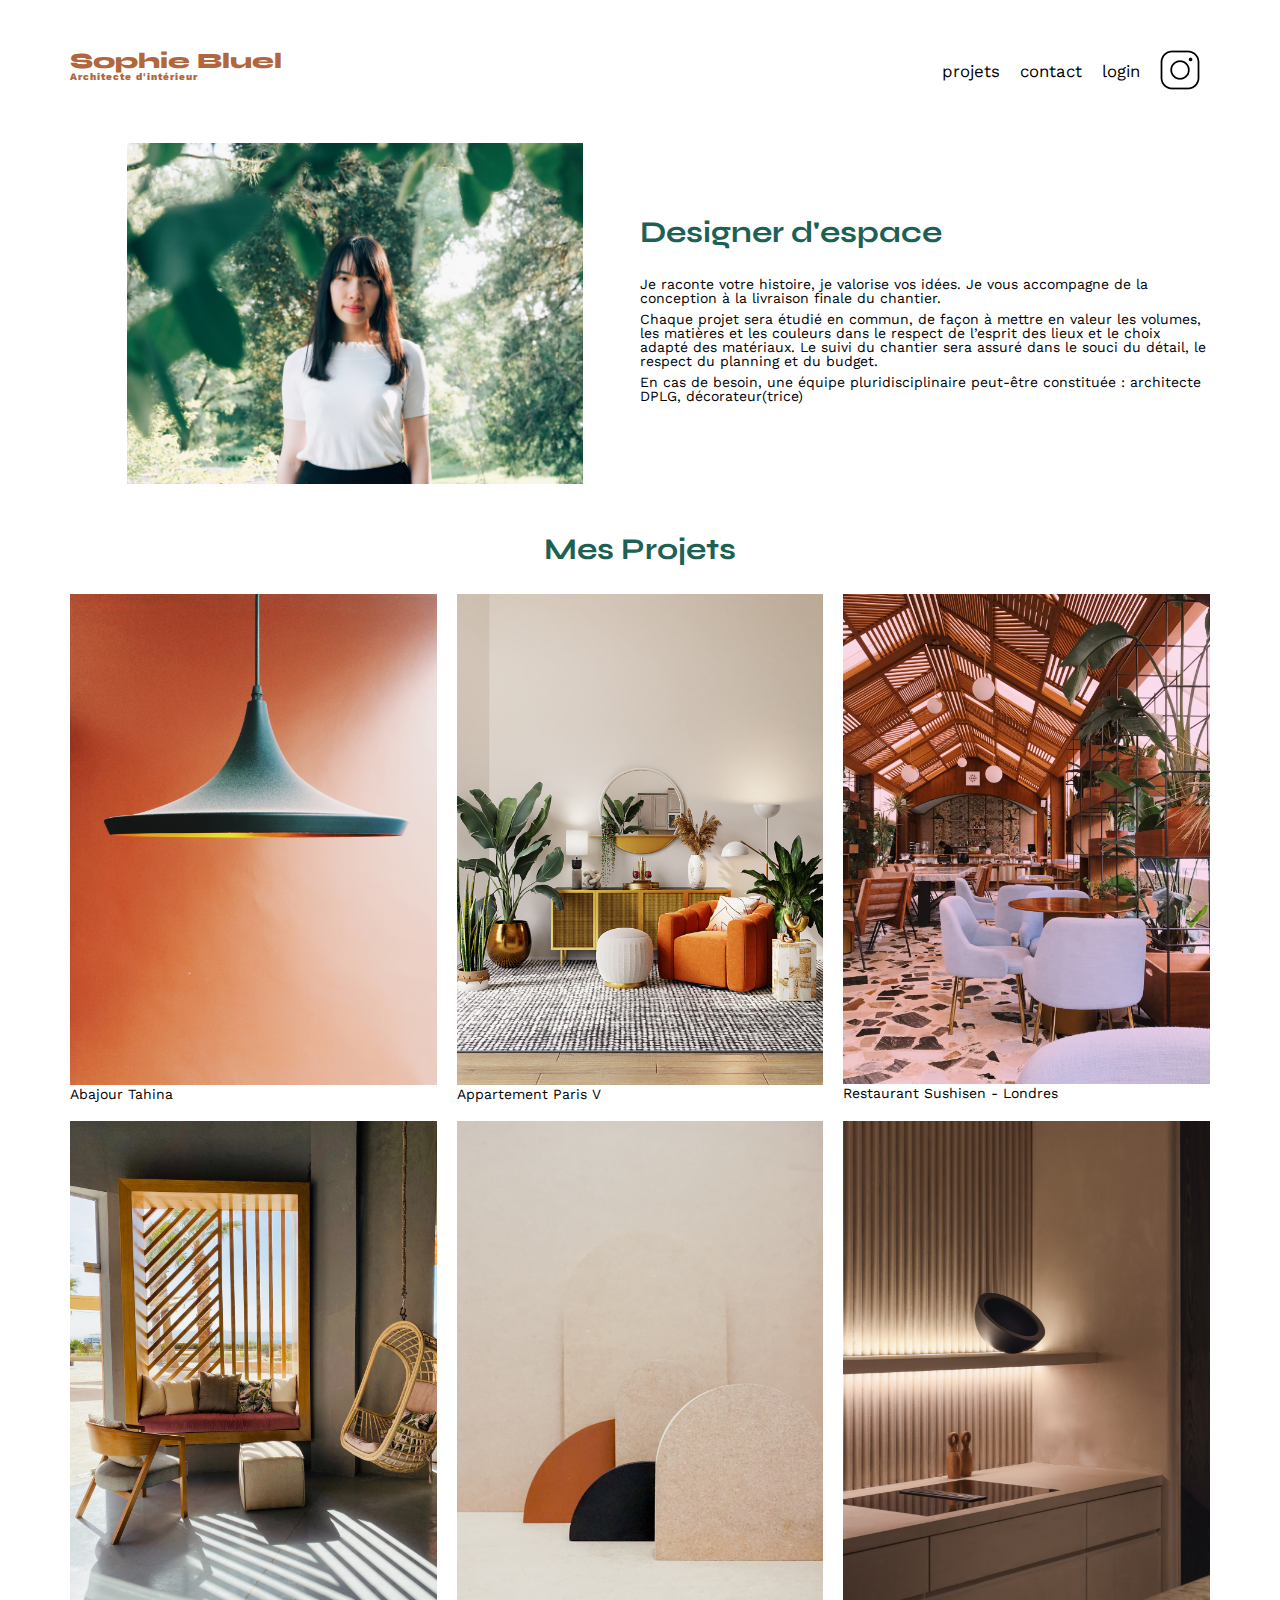
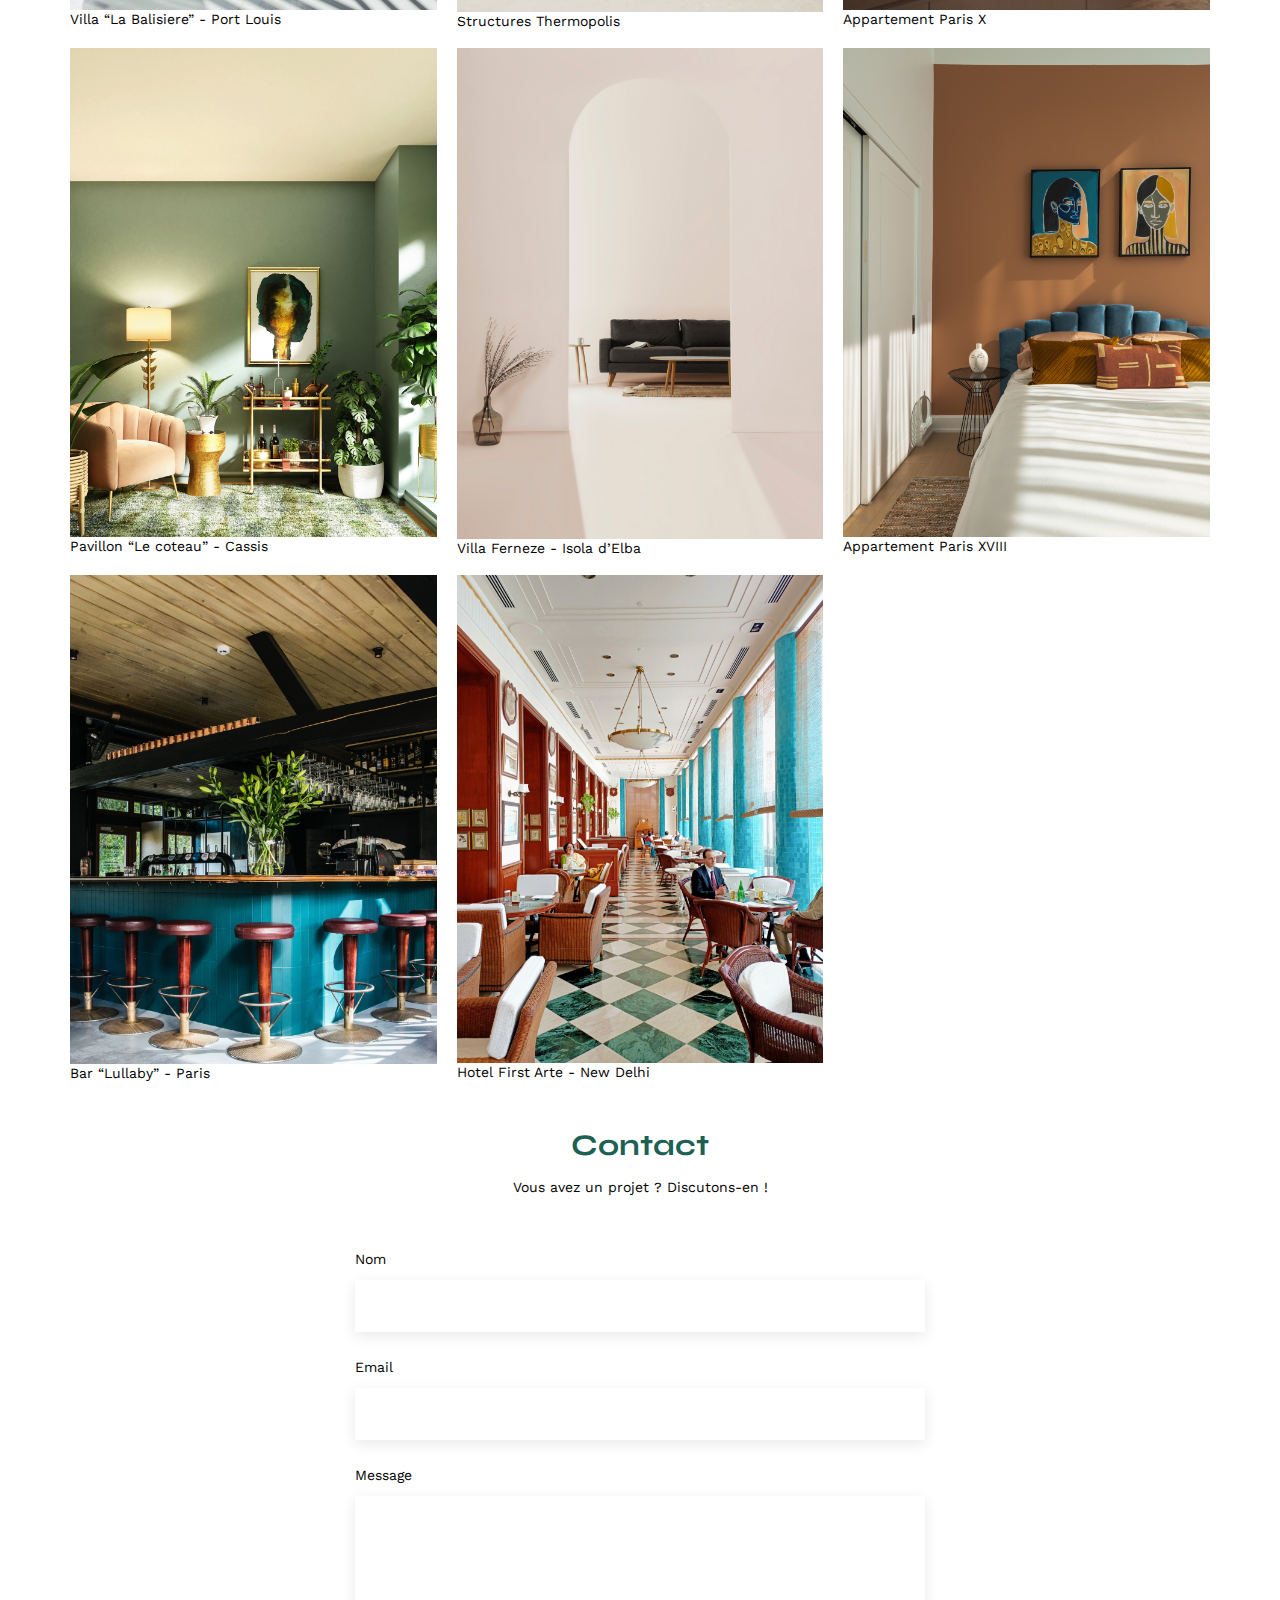
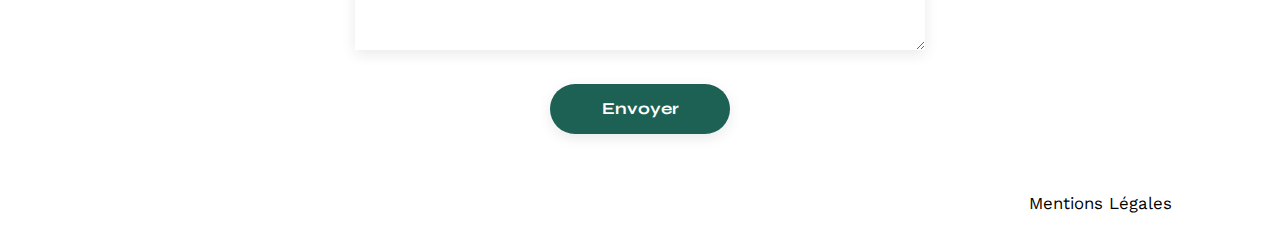
==== FrontEnd/index.html @ c1a4ad56 "initialisation du p3" ====
<!DOCTYPE html>
<html lang="fr">
<head>
	<meta charset="UTF-8">
	<title>Sophie Bluel - Architecte d'intérieur</title>
	<meta name="viewport" content="width=device-width, initial-scale=1.0">
	<link rel="preconnect" href="https://fonts.googleapis.com">
	<link rel="preconnect" href="https://fonts.gstatic.com" crossorigin>
	<link href="https://fonts.googleapis.com/css2?family=Syne:wght@700;800&family=Work+Sans&display=swap" rel="stylesheet">
	<meta name="description" content="">
	<link rel="stylesheet" href="./assets/style.css">
</head>
<body>
<header>
	<h1>Sophie Bluel <span>Architecte d'intérieur</span></h1>
	<nav>
		<ul>
			<li>projets</li>
			<li>contact</li>
			<li>login</li>
			<li><img src="./assets/icons/instagram.png" alt="Instagram"></li>
		</ul>
	</nav>
</header>
<main>
	<section id="introduction">
		<figure>
			<img src="./assets/images/sophie-bluel.png" alt="">
		</figure>
		<article>
			<h2>Designer d'espace</h2>
			<p>Je raconte votre histoire, je valorise vos idées. Je vous accompagne de la conception à la livraison finale du chantier.</p>
			<p>Chaque projet sera étudié en commun, de façon à mettre en valeur les volumes, les matières et les couleurs dans le respect de l’esprit des lieux et le choix adapté des matériaux. Le suivi du chantier sera assuré dans le souci du détail, le respect du planning et du budget.</p>
			<p>En cas de besoin, une équipe pluridisciplinaire peut-être constituée : architecte DPLG, décorateur(trice)</p>
		</article>
	</section>
	<section id="portfolio">
		<h2>Mes Projets</h2>
		<div class="gallery">
			<figure>
				<img src="assets/images/abajour-tahina.png" alt="Abajour Tahina">
				<figcaption>Abajour Tahina</figcaption>
			</figure>
			<figure>
				<img src="assets/images/appartement-paris-v.png" alt="Appartement Paris V">
				<figcaption>Appartement Paris V</figcaption>
			</figure>
			<figure>
				<img src="assets/images/restaurant-sushisen-londres.png" alt="Restaurant Sushisen - Londres">
				<figcaption>Restaurant Sushisen - Londres</figcaption>
			</figure>
			<figure>
				<img src="assets/images/la-balisiere.png" alt="Villa “La Balisiere” - Port Louis">
				<figcaption>Villa “La Balisiere” - Port Louis</figcaption>
			</figure>
			<figure>
				<img src="assets/images/structures-thermopolis.png" alt="Structures Thermopolis">
				<figcaption>Structures Thermopolis</figcaption>
			</figure>
			<figure>
				<img src="assets/images/appartement-paris-x.png" alt="Appartement Paris X">
				<figcaption>Appartement Paris X</figcaption>
			</figure>
			<figure>
				<img src="assets/images/le-coteau-cassis.png" alt="Pavillon “Le coteau” - Cassis">
				<figcaption>Pavillon “Le coteau” - Cassis</figcaption>
			</figure>
			<figure>
				<img src="assets/images/villa-ferneze.png" alt="Villa Ferneze - Isola d’Elba">
				<figcaption>Villa Ferneze - Isola d’Elba</figcaption>
			</figure>
			<figure>
				<img src="assets/images/appartement-paris-xviii.png" alt="Appartement Paris XVIII">
				<figcaption>Appartement Paris XVIII</figcaption>
			</figure>
			<figure>
				<img src="assets/images/bar-lullaby-paris.png" alt="Bar “Lullaby” - Paris">
				<figcaption>Bar “Lullaby” - Paris</figcaption>
			</figure>
			<figure>
				<img src="assets/images/hotel-first-arte-new-delhi.png" alt="Hotel First Arte - New Delhi">
				<figcaption>Hotel First Arte - New Delhi</figcaption>
			</figure>
		</div>
	</section>
	<section id="contact">
		<h2>Contact</h2>
		<p>Vous avez un projet ? Discutons-en !</p>
		<form action="#" method="post">
			<label for="name">Nom</label>
			<input type="text" name="name" id="name">
			<label for="email">Email</label>
			<input type="email" name="email" id="email">
			<label for="message">Message</label>
			<textarea name="message" id="message" cols="30" rows="10"></textarea>
			<input type="submit" value="Envoyer">
		</form>
	</section>
</main>

<footer>
	<nav>
		<ul>
			<li>Mentions Légales</li>
		</ul>
	</nav>
</footer>
</body>
</html>
---- FrontEnd/assets/style.css ----
/* http://meyerweb.com/eric/tools/css/reset/
   v2.0 | 20110126
   License: none (public domain)
*/

html, body, div, span, applet, object, iframe,
h1, h2, h3, h4, h5, h6, p, blockquote, pre,
a, abbr, acronym, address, big, cite, code,
del, dfn, em, img, ins, kbd, q, s, samp,
small, strike, strong, sub, sup, tt, var,
b, u, i, center,
dl, dt, dd, ol, ul, li,
fieldset, form, label, legend,
table, caption, tbody, tfoot, thead, tr, th, td,
article, aside, canvas, details, embed,
figure, figcaption, footer, header, hgroup,
menu, nav, output, ruby, section, summary,
time, mark, audio, video {
	margin: 0;
	padding: 0;
	border: 0;
	font-size: 100%;
	font: inherit;
	vertical-align: baseline;
}
/* HTML5 display-role reset for older browsers */
article, aside, details, figcaption, figure,
footer, header, hgroup, menu, nav, section {
	display: block;
}
body {
	line-height: 1;
}
ol, ul {
	list-style: none;
}
blockquote, q {
	quotes: none;
}
blockquote:before, blockquote:after,
q:before, q:after {
	content: '';
	content: none;
}
table {
	border-collapse: collapse;
	border-spacing: 0;
}
/** end reset css**/
body {
	max-width: 1140px;
	margin:auto;
	font-family: 'Work Sans' ;
	font-size: 14px;
}
header {
	display: flex;
	justify-content: space-between;
	margin: 50px 0
}
section {
	margin: 50px 0
}

h1{
	display: flex;
	flex-direction: column;
	font-family: 'Syne';
	font-size: 22px;
	font-weight: 800;
	color: #B1663C
}

h1 > span {
	font-family: 'Work Sans';
	font-size:10px;
	letter-spacing: 0.1em;
;
}

h2{
	font-family: 'Syne';
	font-weight: 700;
	font-size: 30px;
	color: #1D6154
}
nav ul {
	display: flex;
	align-items: center;
	list-style-type: none;

}
nav li {
	padding: 0 10px;
	font-size: 1.2em;
}

li:hover {
	color: #B1663C;
}
#introduction {
	display: flex;
	align-items: center;
}
#introduction figure {
	flex: 1
}
#introduction img {
	display: block;
	margin: auto;
	width: 80%;
}

#introduction article {
	flex: 1
}
#introduction h2 {
	margin-bottom: 1em;
}

#introduction p {
	margin-bottom: 0.5em;
}
#portfolio h2 {
	text-align: center;
	margin-bottom: 1em;
}
.gallery {
	width: 100%;
	display: grid;
	grid-template-columns: 1fr 1fr 1fr;
	grid-column-gap: 20px;
	grid-row-gap: 20px;
}

.gallery img {
	width: 100%;

}
#contact {
	width: 50%;
margin: auto;
}
#contact > * {
	text-align: center;

}
#contact h2{
	margin-bottom: 20px;
}
#contact form {
	text-align: left;
	margin-top:30px;
	display: flex;
	flex-direction: column;
}

#contact input {
	height: 50px;
	font-size: 1.2em;
	border: none;
	box-shadow: 0px 4px 14px rgba(0, 0, 0, 0.09);
}
#contact label {
	margin: 2em 0 1em 0;
}
#contact textarea {
	border: none;
	box-shadow: 0px 4px 14px rgba(0, 0, 0, 0.09);
}

input[type="submit"]{
	font-family: 'Syne';
	font-weight: 700;
	color: white;
	background-color: #1D6154;
	margin : 2em auto ;
	width: 180px;
	text-align: center;
	border-radius: 60px ;
}

footer nav ul {
	display: flex;
	justify-content: flex-end;
	margin: 2em
}
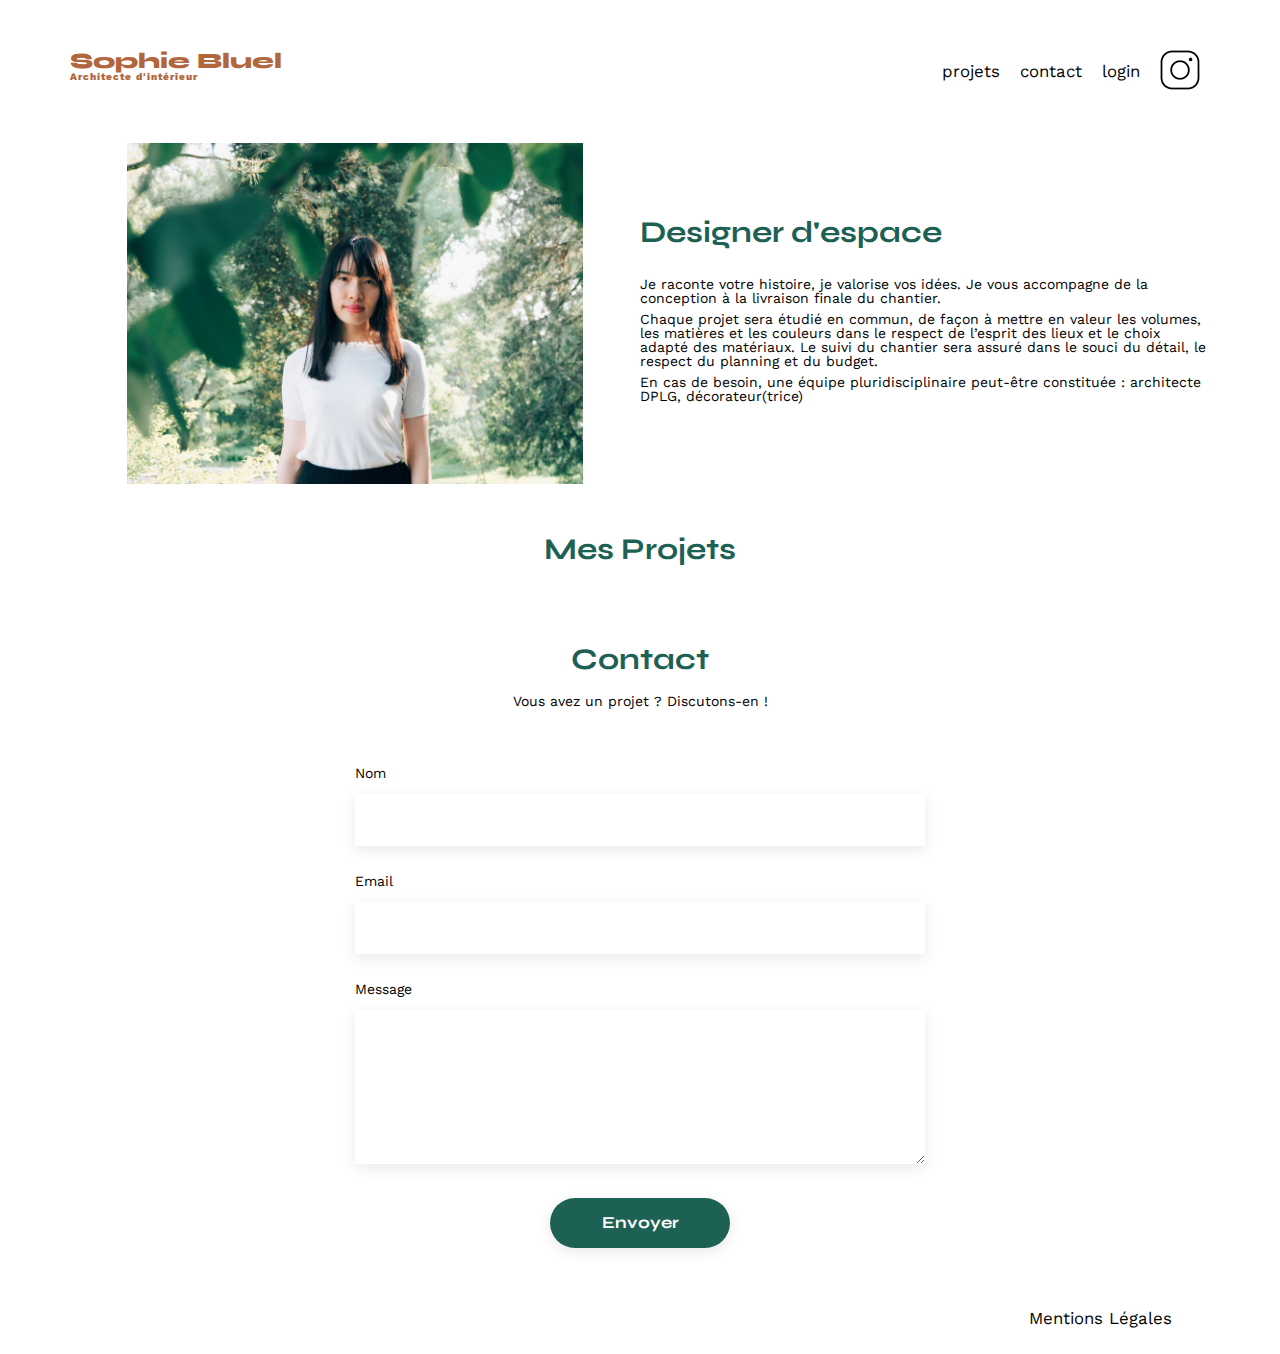
==== commit 4557e48e: "Projets et filtres mis en place" ====
--- a/FrontEnd/index.html
+++ b/FrontEnd/index.html
@@ -1,109 +1,80 @@
 <!DOCTYPE html>
 <html lang="fr">
+
 <head>
 	<meta charset="UTF-8">
 	<title>Sophie Bluel - Architecte d'intérieur</title>
 	<meta name="viewport" content="width=device-width, initial-scale=1.0">
 	<link rel="preconnect" href="https://fonts.googleapis.com">
 	<link rel="preconnect" href="https://fonts.gstatic.com" crossorigin>
-	<link href="https://fonts.googleapis.com/css2?family=Syne:wght@700;800&family=Work+Sans&display=swap" rel="stylesheet">
+	<link href="https://fonts.googleapis.com/css2?family=Syne:wght@700;800&family=Work+Sans&display=swap"
+		rel="stylesheet">
 	<meta name="description" content="">
 	<link rel="stylesheet" href="./assets/style.css">
+
+	<script src="javascript/index.js" defer></script>
+	<script src="javascript/filter.js" defer></script>
 </head>
+
 <body>
-<header>
-	<h1>Sophie Bluel <span>Architecte d'intérieur</span></h1>
-	<nav>
-		<ul>
-			<li>projets</li>
-			<li>contact</li>
-			<li>login</li>
-			<li><img src="./assets/icons/instagram.png" alt="Instagram"></li>
-		</ul>
-	</nav>
-</header>
-<main>
-	<section id="introduction">
-		<figure>
-			<img src="./assets/images/sophie-bluel.png" alt="">
-		</figure>
-		<article>
-			<h2>Designer d'espace</h2>
-			<p>Je raconte votre histoire, je valorise vos idées. Je vous accompagne de la conception à la livraison finale du chantier.</p>
-			<p>Chaque projet sera étudié en commun, de façon à mettre en valeur les volumes, les matières et les couleurs dans le respect de l’esprit des lieux et le choix adapté des matériaux. Le suivi du chantier sera assuré dans le souci du détail, le respect du planning et du budget.</p>
-			<p>En cas de besoin, une équipe pluridisciplinaire peut-être constituée : architecte DPLG, décorateur(trice)</p>
-		</article>
-	</section>
-	<section id="portfolio">
-		<h2>Mes Projets</h2>
-		<div class="gallery">
+	<header>
+		<h1>Sophie Bluel <span>Architecte d'intérieur</span></h1>
+		<nav>
+			<ul>
+				<li>projets</li>
+				<li>contact</li>
+				<li><a href="login.html">login</a></li>
+				<li><img src="./assets/icons/instagram.png" alt="Instagram"></li>
+			</ul>
+		</nav>
+	</header>
+	<main>
+		<section id="introduction">
 			<figure>
-				<img src="assets/images/abajour-tahina.png" alt="Abajour Tahina">
-				<figcaption>Abajour Tahina</figcaption>
+				<img src="./assets/images/sophie-bluel.png" alt="">
 			</figure>
-			<figure>
-				<img src="assets/images/appartement-paris-v.png" alt="Appartement Paris V">
-				<figcaption>Appartement Paris V</figcaption>
-			</figure>
-			<figure>
-				<img src="assets/images/restaurant-sushisen-londres.png" alt="Restaurant Sushisen - Londres">
-				<figcaption>Restaurant Sushisen - Londres</figcaption>
-			</figure>
-			<figure>
-				<img src="assets/images/la-balisiere.png" alt="Villa “La Balisiere” - Port Louis">
-				<figcaption>Villa “La Balisiere” - Port Louis</figcaption>
-			</figure>
-			<figure>
-				<img src="assets/images/structures-thermopolis.png" alt="Structures Thermopolis">
-				<figcaption>Structures Thermopolis</figcaption>
-			</figure>
-			<figure>
-				<img src="assets/images/appartement-paris-x.png" alt="Appartement Paris X">
-				<figcaption>Appartement Paris X</figcaption>
-			</figure>
-			<figure>
-				<img src="assets/images/le-coteau-cassis.png" alt="Pavillon “Le coteau” - Cassis">
-				<figcaption>Pavillon “Le coteau” - Cassis</figcaption>
-			</figure>
-			<figure>
-				<img src="assets/images/villa-ferneze.png" alt="Villa Ferneze - Isola d’Elba">
-				<figcaption>Villa Ferneze - Isola d’Elba</figcaption>
-			</figure>
-			<figure>
-				<img src="assets/images/appartement-paris-xviii.png" alt="Appartement Paris XVIII">
-				<figcaption>Appartement Paris XVIII</figcaption>
-			</figure>
-			<figure>
-				<img src="assets/images/bar-lullaby-paris.png" alt="Bar “Lullaby” - Paris">
-				<figcaption>Bar “Lullaby” - Paris</figcaption>
-			</figure>
-			<figure>
-				<img src="assets/images/hotel-first-arte-new-delhi.png" alt="Hotel First Arte - New Delhi">
-				<figcaption>Hotel First Arte - New Delhi</figcaption>
-			</figure>
-		</div>
-	</section>
-	<section id="contact">
-		<h2>Contact</h2>
-		<p>Vous avez un projet ? Discutons-en !</p>
-		<form action="#" method="post">
-			<label for="name">Nom</label>
-			<input type="text" name="name" id="name">
-			<label for="email">Email</label>
-			<input type="email" name="email" id="email">
-			<label for="message">Message</label>
-			<textarea name="message" id="message" cols="30" rows="10"></textarea>
-			<input type="submit" value="Envoyer">
-		</form>
-	</section>
-</main>
+			<article>
+				<h2>Designer d'espace</h2>
+				<p>Je raconte votre histoire, je valorise vos idées. Je vous accompagne de la conception à la livraison
+					finale du chantier.</p>
+				<p>Chaque projet sera étudié en commun, de façon à mettre en valeur les volumes, les matières et les
+					couleurs dans le respect de l’esprit des lieux et le choix adapté des matériaux. Le suivi du
+					chantier sera assuré dans le souci du détail, le respect du planning et du budget.</p>
+				<p>En cas de besoin, une équipe pluridisciplinaire peut-être constituée : architecte DPLG,
+					décorateur(trice)</p>
+			</article>
+		</section>
+		<section id="portfolio">
+			<h2>Mes Projets</h2>
+			<div class="filter-container">
+				<ul class="filter"></ul>
+			</div>
+			<div class="gallery">
 
-<footer>
-	<nav>
-		<ul>
-			<li>Mentions Légales</li>
-		</ul>
-	</nav>
-</footer>
+			</div>
+		</section>
+		<section id="contact">
+			<h2>Contact</h2>
+			<p>Vous avez un projet ? Discutons-en !</p>
+			<form action="#" method="post">
+				<label for="name">Nom</label>
+				<input type="text" name="name" id="name">
+				<label for="email">Email</label>
+				<input type="email" name="email" id="email">
+				<label for="message">Message</label>
+				<textarea name="message" id="message" cols="30" rows="10"></textarea>
+				<input type="submit" value="Envoyer">
+			</form>
+		</section>
+	</main>
+
+	<footer>
+		<nav>
+			<ul>
+				<li>Mentions Légales</li>
+			</ul>
+		</nav>
+	</footer>
 </body>
-</html>
+
+</html>--- a/FrontEnd/assets/style.css
+++ b/FrontEnd/assets/style.css
@@ -95,9 +95,16 @@
 	font-size: 1.2em;
 }
 
+
 li:hover {
 	color: #B1663C;
 }
+
+a {
+    color: inherit;
+    text-decoration: none;
+}
+
 #introduction {
 	display: flex;
 	align-items: center;
@@ -124,6 +131,29 @@
 #portfolio h2 {
 	text-align: center;
 	margin-bottom: 1em;
+}
+.filter {
+	display: flex;
+	flex-wrap: wrap;
+	justify-content: center;
+}
+button {
+	font-family: 'Syne';
+	font-size: 1.2rem;
+	font-weight: 700;
+	background-color: white;
+	color: #1D6154;
+	margin : 2em 0.7em;
+	min-width: 140px;
+	height: 45px;
+	border-radius: 60px;
+	border: 1px solid #1D6154;
+	padding: 0 20px;
+	cursor: pointer;
+}
+.active, .filter button:hover {
+	color: white;
+	background-color: #1D6154;
 }
 .gallery {
 	width: 100%;
@@ -186,3 +216,58 @@
 	margin: 2em
 }
 
+
+/* LOGIN */
+
+.login-container h3 {
+	color: #1D6154;
+	font-size: 30px;
+	font-family: 'Syne';
+	text-align: center;
+	margin: 100px 0 50px;
+}
+
+.login-container {
+	width: 30%;
+	min-width: 300px;
+	margin: auto;
+}
+
+.login-container input {
+	height: 50px;
+	font-size: 1.2em;
+	border: none;
+	box-shadow: 0px 4px 14px rgba(0, 0, 0, 0.09);
+	width: 100%;
+	margin: 0.5em 0 2em 0;
+}
+
+.login-container input[type="submit"]{
+	display: block;
+	font-family: 'Syne';
+	font-weight: 700;
+	color: white;
+	background-color: #1D6154;
+	margin : 0.5em auto 2em;
+	width: 180px;
+	text-align: center;
+	border-radius: 60px ;
+}
+
+.login-container label {
+	margin: 2em 0 1em 0;
+}
+
+.login-container span {
+	text-align: center;
+	display: block;
+	text-decoration: underline;
+	cursor: pointer;
+}
+
+#footer-login {
+		position: fixed;
+		left: 0;
+		bottom: 0;
+		width: 100%;
+}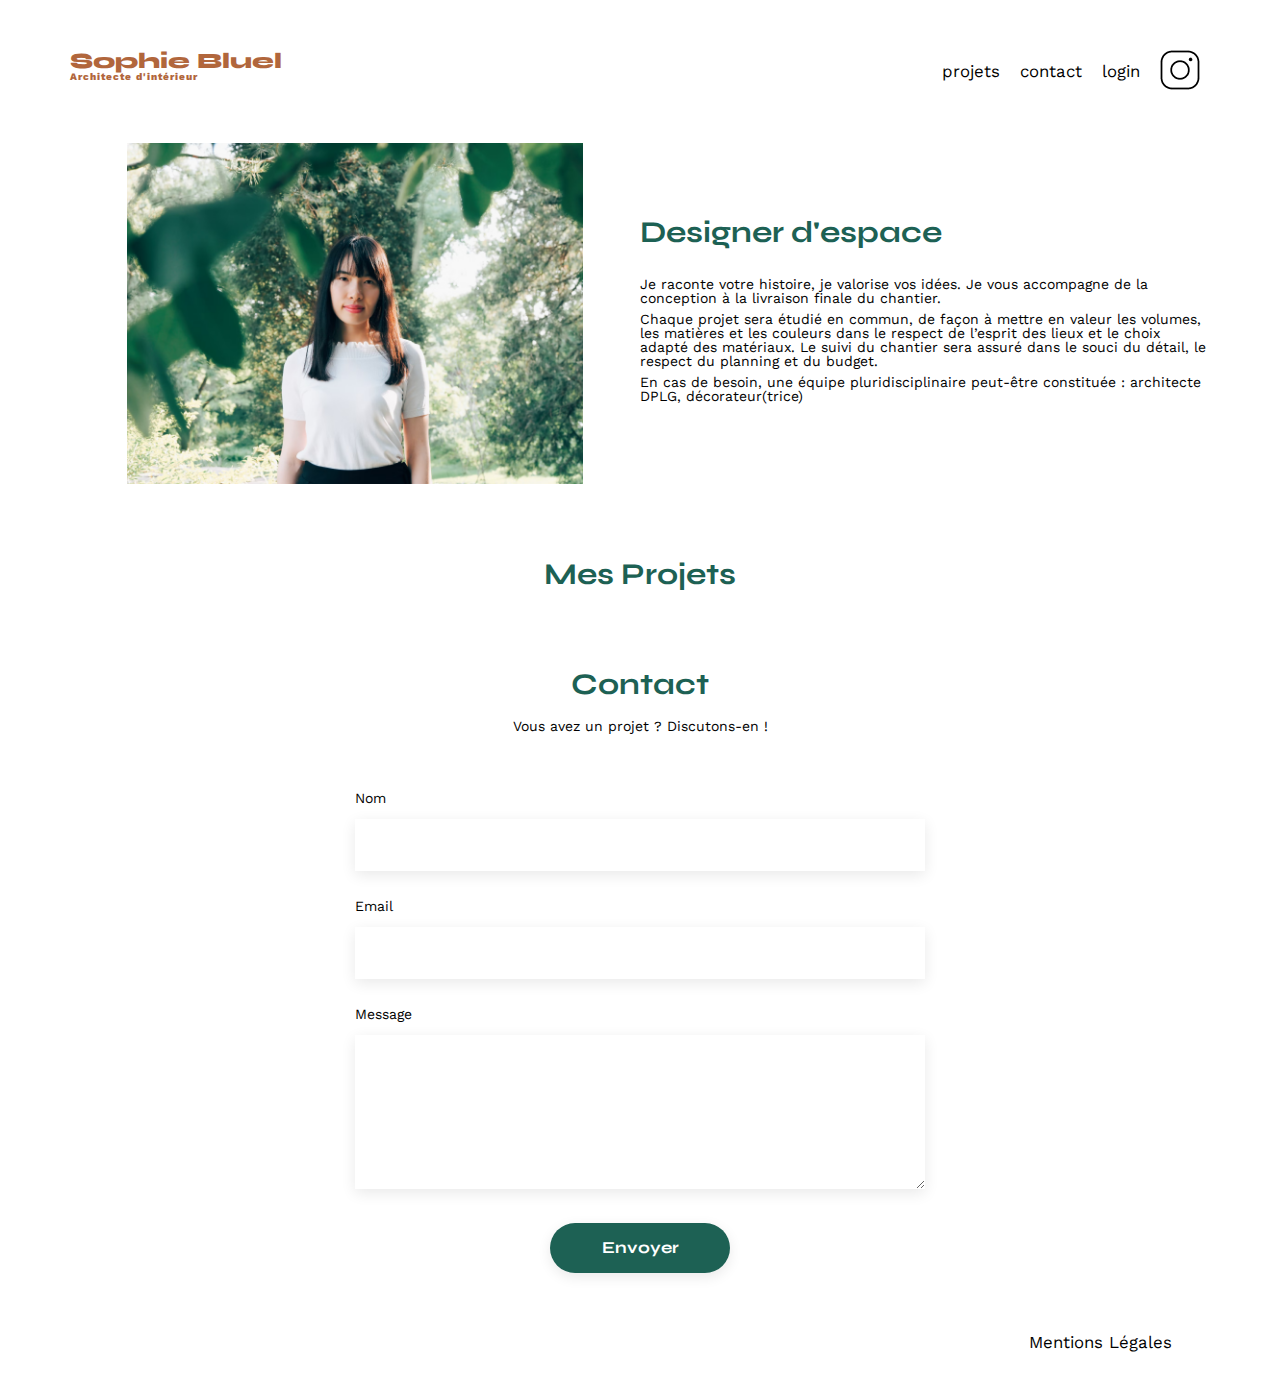
==== commit 392dd7a6: "projet fini" ====
--- a/FrontEnd/index.html
+++ b/FrontEnd/index.html
@@ -9,21 +9,83 @@
 	<link rel="preconnect" href="https://fonts.gstatic.com" crossorigin>
 	<link href="https://fonts.googleapis.com/css2?family=Syne:wght@700;800&family=Work+Sans&display=swap"
 		rel="stylesheet">
+	<link rel="stylesheet" href="https://cdnjs.cloudflare.com/ajax/libs/font-awesome/6.5.1/css/all.min.css"
+		integrity="sha512-DTOQO9RWCH3ppGqcWaEA1BIZOC6xxalwEsw9c2QQeAIftl+Vegovlnee1c9QX4TctnWMn13TZye+giMm8e2LwA=="
+		crossorigin="anonymous" referrerpolicy="no-referrer" />
 	<meta name="description" content="">
 	<link rel="stylesheet" href="./assets/style.css">
+	<link rel="stylesheet" href="./assets/modales.css">
 
 	<script src="javascript/index.js" defer></script>
-	<script src="javascript/filter.js" defer></script>
 </head>
 
 <body>
+	<aside class="admin_header">
+		<div class="admin_edition_mode">
+			<p><i class="fa-regular fa-pen-to-square"></i> Mode edition</p>
+		</div>
+	</aside>
+
+	<aside id="modaleProject" class="modale-project">
+		<div class="modale-project-container">
+			<div class="modale-close-icon">
+				<a href="" class="js-modale-close">
+					<i class="fa-solid fa-xmark"></i>
+				</a>
+			</div>
+
+			<h2>Galerie photo</h2>
+
+			<div class="projects-pictures-modale-container">
+				<div class="projects-pictures-modale">
+					<!-- ajout projets en javascript -->
+				</div>
+			</div>
+
+			<button id="modaleAdd">Ajouter une photo</button>
+		</div>
+	</aside>
+
+	<aside id="modaleForm">
+		<div class="modale-form-container">
+			<div class="modale-projet-icon">
+				<a href="" class="modale-return-icon">
+					<i class="fa-solid fa-arrow-left"></i>
+				</a>
+				<a href="" class="modale-close-icon">
+					<i class="fa-solid fa-xmark"></i>
+				</a>
+			</div>
+			<h2>Ajout projet</h2>
+			<form class="modale-projet-form" action="" enctype="multipart/form-data">
+				<div class="form-photo" id="formPhoto">
+					<i class="fa-regular fa-image"></i>
+					<label for="photo">+ Ajouter photo</label>
+					<input type="file" name="photo" id="photo" class="js-image">
+					<span>jpg, png : 4mo max</span>
+				</div>
+				<div class="form-title">
+					<label for="titre">Titre</label>
+					<input class="js-title" type="text" name="titre" id="titre">
+				</div>
+				<div class="form-categories">
+					<label for="categorie">Catégorie</label>
+					<select name="categorie" id="categorie" class="js-categoryId">
+						<!-- // ajout categories sur javascript -->
+					</select>
+				</div>
+				<input type="submit" id="form-modale-valid" value="Valider">
+			</form>
+		</div>
+	</aside>
+
 	<header>
 		<h1>Sophie Bluel <span>Architecte d'intérieur</span></h1>
 		<nav>
 			<ul>
-				<li>projets</li>
-				<li>contact</li>
-				<li><a href="login.html">login</a></li>
+				<li><a href="#portfolio">projets</a></li>
+				<li><a href="#contact">contact</a></li>
+				<li><a id="liLogin">login</a></li>
 				<li><img src="./assets/icons/instagram.png" alt="Instagram"></li>
 			</ul>
 		</nav>
@@ -45,7 +107,12 @@
 			</article>
 		</section>
 		<section id="portfolio">
-			<h2>Mes Projets</h2>
+			<div class="projects-title">
+				<h2>Mes Projets</h2>
+				<div class="admin_modifier">
+					<a><i class="fa-regular fa-pen-to-square"></i> modifier</a>
+				</div>
+			</div>
 			<div class="filter-container">
 				<ul class="filter"></ul>
 			</div>
--- a/FrontEnd/assets/style.css
+++ b/FrontEnd/assets/style.css
@@ -28,6 +28,9 @@
 footer, header, hgroup, menu, nav, section {
 	display: block;
 }
+* {
+    scroll-behavior: smooth;
+}
 body {
 	line-height: 1;
 }
@@ -50,7 +53,7 @@
 body {
 	max-width: 1140px;
 	margin:auto;
-	font-family: 'Work Sans' ;
+	font-family: 'Work Sans';
 	font-size: 14px;
 }
 header {
@@ -98,6 +101,10 @@
 
 li:hover {
 	color: #B1663C;
+}
+
+header li {
+	cursor: pointer;
 }
 
 a {
@@ -208,6 +215,7 @@
 	width: 180px;
 	text-align: center;
 	border-radius: 60px ;
+	cursor: pointer;
 }
 
 footer nav ul {
@@ -216,58 +224,3 @@
 	margin: 2em
 }
 
-
-/* LOGIN */
-
-.login-container h3 {
-	color: #1D6154;
-	font-size: 30px;
-	font-family: 'Syne';
-	text-align: center;
-	margin: 100px 0 50px;
-}
-
-.login-container {
-	width: 30%;
-	min-width: 300px;
-	margin: auto;
-}
-
-.login-container input {
-	height: 50px;
-	font-size: 1.2em;
-	border: none;
-	box-shadow: 0px 4px 14px rgba(0, 0, 0, 0.09);
-	width: 100%;
-	margin: 0.5em 0 2em 0;
-}
-
-.login-container input[type="submit"]{
-	display: block;
-	font-family: 'Syne';
-	font-weight: 700;
-	color: white;
-	background-color: #1D6154;
-	margin : 0.5em auto 2em;
-	width: 180px;
-	text-align: center;
-	border-radius: 60px ;
-}
-
-.login-container label {
-	margin: 2em 0 1em 0;
-}
-
-.login-container span {
-	text-align: center;
-	display: block;
-	text-decoration: underline;
-	cursor: pointer;
-}
-
-#footer-login {
-		position: fixed;
-		left: 0;
-		bottom: 0;
-		width: 100%;
-}--- a/FrontEnd/assets/modales.css
+++ b/FrontEnd/assets/modales.css
@@ -0,0 +1,229 @@
+.admin_header {
+    position: fixed;
+    z-index: 100;
+    top: 0;
+    left: 0;
+    width: 100%;
+    height: 40px;
+    background: black;
+    color: white;
+    display: none;
+    align-items: center;
+    justify-content: center;
+}
+
+.admin_modifier {
+    display: none;
+    cursor: pointer;
+}
+
+.projects-title {
+    display: flex;
+    justify-content: center;
+    align-items: center;
+}
+
+.projects-title h2 {
+    margin: 0.83em;
+}
+
+
+#modaleProject, 
+#modaleForm {
+    position: fixed;
+    top: 0;
+    left: 0;
+    width: 100vw;
+    height: 100vh;
+    background-color: rgba(0, 0, 0, 0.5);
+    display: none;
+}
+
+#modaleProject h2,
+#modaleForm h2 {
+    color: black;
+    font-weight: lighter;
+    font-family: 'Work Sans';
+}
+
+
+.modale-project-container,
+.modale-form-container {
+    position: fixed;
+    top: 50%;
+    left: 50%;
+    transform: translate(-50%, -50%);
+    width: 550px;
+    height: 630px;
+    background-color: white;
+    border-radius: 10px;
+    text-align: center;
+}
+
+.modale-projet-icon {
+    display: flex;
+    justify-content: space-between;
+    align-items: center;
+}
+
+
+.modale-close-icon,
+.modale-return-icon {
+    display: flex;
+    justify-content: flex-end;
+    padding: 20px;
+    font-size: 1.2rem;
+}
+
+.modale-project-container button {
+    background: #1D6154;
+    color: white;
+}
+
+.projects-pictures-modale {
+    display: grid;
+    grid-template-columns: repeat(5, 1fr);
+    width: 70%;
+    margin: 35px auto;
+}
+
+.projects-pictures-modale-container {
+    position: relative;
+    z-index: 10;
+}
+
+.projects-pictures-modale-container::after {
+    position: absolute;
+    content: "";
+    border: 1px solid rgb(230, 230, 230);
+    width: 70%;
+    transform: translate(-50%, -50%);
+}
+
+.projects-pictures-modale img {
+    margin: 10px 0;
+    height: 90px;
+}
+
+#figureModale {
+    position: relative;
+}
+
+#figureModale i {
+    color: white;
+    position: absolute; 
+    font-size: 0.7rem;
+    top: 14px; 
+    right: 9px;
+    padding: 4px;
+    background: black;
+    border-radius: 3px;
+    cursor: pointer;
+}
+
+
+/* modale form */
+
+.form-photo {
+	display: flex;
+	flex-direction: column;
+	justify-content: center;
+	align-items: center;
+	background: #E8F1F6;
+	width: 70%;
+	height: 170px;
+    margin: 30px auto;
+	border-radius: 5px;
+}
+
+.form-photo i {
+    font-size: 76px;
+	color: #CBD6DC;
+	margin: 20px;
+    margin-top: -10px;
+}
+
+.form-photo input {
+	display: none;
+}
+
+.form-photo label {
+	display: flex;
+	justify-content: center;
+	align-items: center;
+	width: 173px;
+	height: 36px;
+	background-color: #CBD6DC;
+	color: #306685;
+    font-weight: bold;
+	border-radius: 50px;
+	cursor: pointer;
+	margin-top: -10px;
+}
+
+.form-photo span {
+    font-size: 10px;
+    margin-top: 7px;
+}
+
+
+.form-title, .form-categories {
+	display: flex;
+	flex-direction: column;
+    align-items: start;
+	width: 70%;
+    margin: auto;
+}
+
+.form-title input,
+.form-categories select {
+	height: 50px;
+	font-size: 1.2em;
+	border: none;
+	box-shadow: 0px 4px 14px rgba(0, 0, 0, 0.09);
+	width: 100%;
+	margin: 0.5em 0 1em 0;
+}
+
+#form-modale-valid {
+    display: block;
+	font-family: 'Syne';
+	font-weight: 700;
+	color: white;
+	background: #A7A7A7;
+	margin : 4em auto;
+	width: 230px;
+    height: 36px;
+	text-align: center;
+	border-radius: 60px;
+    border: none;
+    position: relative;
+    transition: 0.3s;
+}
+
+#form-modale-valid.valid {
+    background: #1D6154;
+}
+
+.modale-form-container::after {
+    position: absolute;
+    content: "";
+    border: 1px solid rgb(230, 230, 230);
+    top: 83%;
+    width: 70%;
+    transform: translate(-50%,-50%);
+}
+
+.form-photo img {
+    width: auto;
+    height: 100%;
+    max-width: 100%;
+    object-fit: contain;
+}
+
+.photo-selected i,
+.photo-selected label,
+.photo-selected input,
+.photo-selected span {
+    display: none;
+}